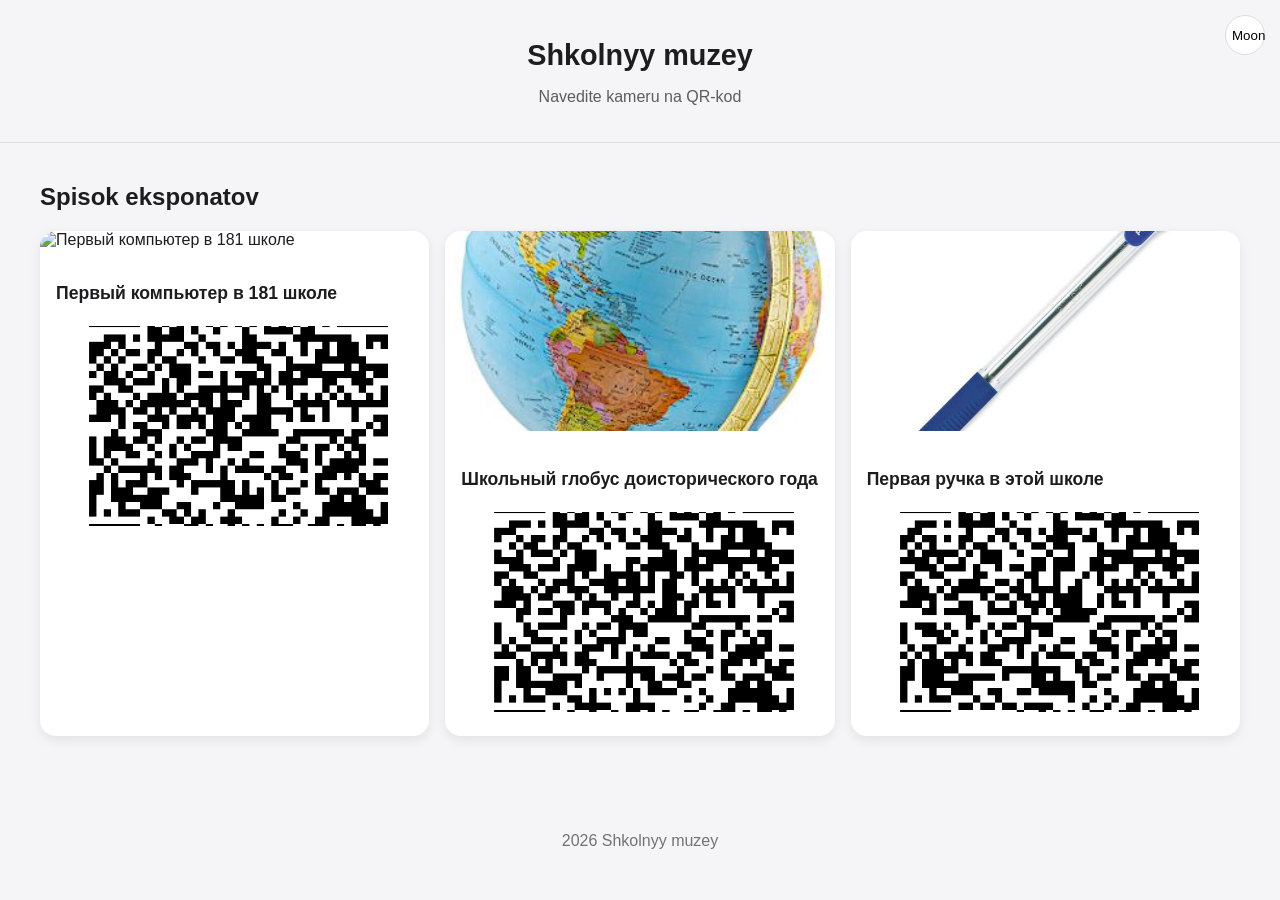
==== index.html @ d64ad2dd "Add files via upload" ====
<!DOCTYPE html>
<html lang="ru">
<head>
    <meta charset="UTF-8">
    <meta name="viewport" content="width=device-width, initial-scale=1.0">
    <title>Spisok eksponatov</title>
    <link rel="stylesheet" href="style.css">
</head>
<body>
    <header>
        
<h1>Shkolnyy muzey</h1>
<p class="subtitle">Navedite kameru na QR-kod</p>

        <button id="theme-toggle" class="theme-btn">Moon</button>
    </header>
    <main>
<h2>Spisok eksponatov</h2>
<div class="exhibits-grid">
    
    <a href="exhibit_1.html" class="exhibit-card">
        <img src="images/exp1.jpg" alt="Первый компьютер в 181 школе">
        <div class="card-body">
            <h3>Первый компьютер в 181 школе</h3>
            <img src="qr/exp_1.png" class="qr-mini">
        </div>
    </a>
    
    <a href="exhibit_2.html" class="exhibit-card">
        <img src="images/exp2.jpg" alt="Школьный глобус доисторического года">
        <div class="card-body">
            <h3>Школьный глобус доисторического года</h3>
            <img src="qr/exp_2.png" class="qr-mini">
        </div>
    </a>
    
    <a href="exhibit_3.html" class="exhibit-card">
        <img src="images/exp3.jpg" alt="Первая ручка в этой школе">
        <div class="card-body">
            <h3>Первая ручка в этой школе</h3>
            <img src="qr/exp_3.png" class="qr-mini">
        </div>
    </a>
    
</div>
</main>
    <footer><p>2026 Shkolnyy muzey</p></footer>
    <script src="script.js"></script>
</body>
</html>
---- style.css ----
body { font-family: Arial, sans-serif; margin: 0; padding: 0; background: #f5f5f7; color: #1d1d1f; }
header { padding: 20px; text-align: center; border-bottom: 1px solid #ddd; position: relative; }
header h1 { font-size: 1.8rem; margin-bottom: 8px; }
.subtitle { opacity: 0.7; }
.theme-btn { position: absolute; top: 15px; right: 15px; width: 40px; height: 40px; border-radius: 50%; border: 1px solid #ddd; background: white; cursor: pointer; }
.back-btn { position: absolute; top: 20px; left: 15px; color: #0071e3; text-decoration: none; }
main { padding: 20px; max-width: 1200px; margin: 0 auto; }
.exhibits-grid { display: grid; grid-template-columns: 1fr; gap: 16px; }
@media (min-width: 600px) { .exhibits-grid { grid-template-columns: repeat(2, 1fr); } }
@media (min-width: 900px) { .exhibits-grid { grid-template-columns: repeat(3, 1fr); } }
.exhibit-card { background: white; border-radius: 16px; overflow: hidden; box-shadow: 0 4px 12px rgba(0,0,0,0.08); text-decoration: none; color: inherit; transition: transform 0.2s; }
.exhibit-card:hover { transform: translateY(-4px); }
.exhibit-card img { width: 100%; height: 200px; object-fit: cover; }
.exhibit-card .card-body { padding: 16px; }
.exhibit-card h3 { font-size: 1.1rem; margin-bottom: 8px; }
.qr-mini { width: 100px; height: 100px; margin: 10px auto 0; background: white; padding: 4px; border-radius: 8px; }
.exhibit-page { max-width: 800px; margin: 0 auto; padding: 20px; }
.exhibit-image { width: 100%; border-radius: 16px; margin-bottom: 20px; }
.exhibit-title { font-size: 1.8rem; margin-bottom: 16px; }
.exhibit-description { font-size: 1.05rem; margin-bottom: 24px; line-height: 1.7; }
.audio-player { background: white; border: 1px solid #ddd; border-radius: 16px; padding: 16px; box-shadow: 0 4px 12px rgba(0,0,0,0.08); }
.player-controls { display: flex; align-items: center; gap: 12px; }
.play-btn { background: #0071e3; color: white; border: none; width: 50px; height: 50px; border-radius: 50%; font-size: 1rem; cursor: pointer; }
.progress-container { flex: 1; display: flex; flex-direction: column; gap: 4px; }
.progress-bar { width: 100%; height: 6px; background: #ddd; border-radius: 3px; cursor: pointer; }
.progress-fill { height: 100%; background: #0071e3; width: 0%; border-radius: 3px; }
.time-display { display: flex; justify-content: space-between; font-size: 0.85rem; opacity: 0.7; }
footer { text-align: center; padding: 20px; opacity: 0.6; margin-top: 40px; }
body.dark { background: #1d1d1f; color: #f5f5f7; }
body.dark .exhibit-card, body.dark .audio-player { background: #2d2d2f; border-color: #424245; }
body.dark .theme-btn { background: #2d2d2f; border-color: #424245; color: white; }
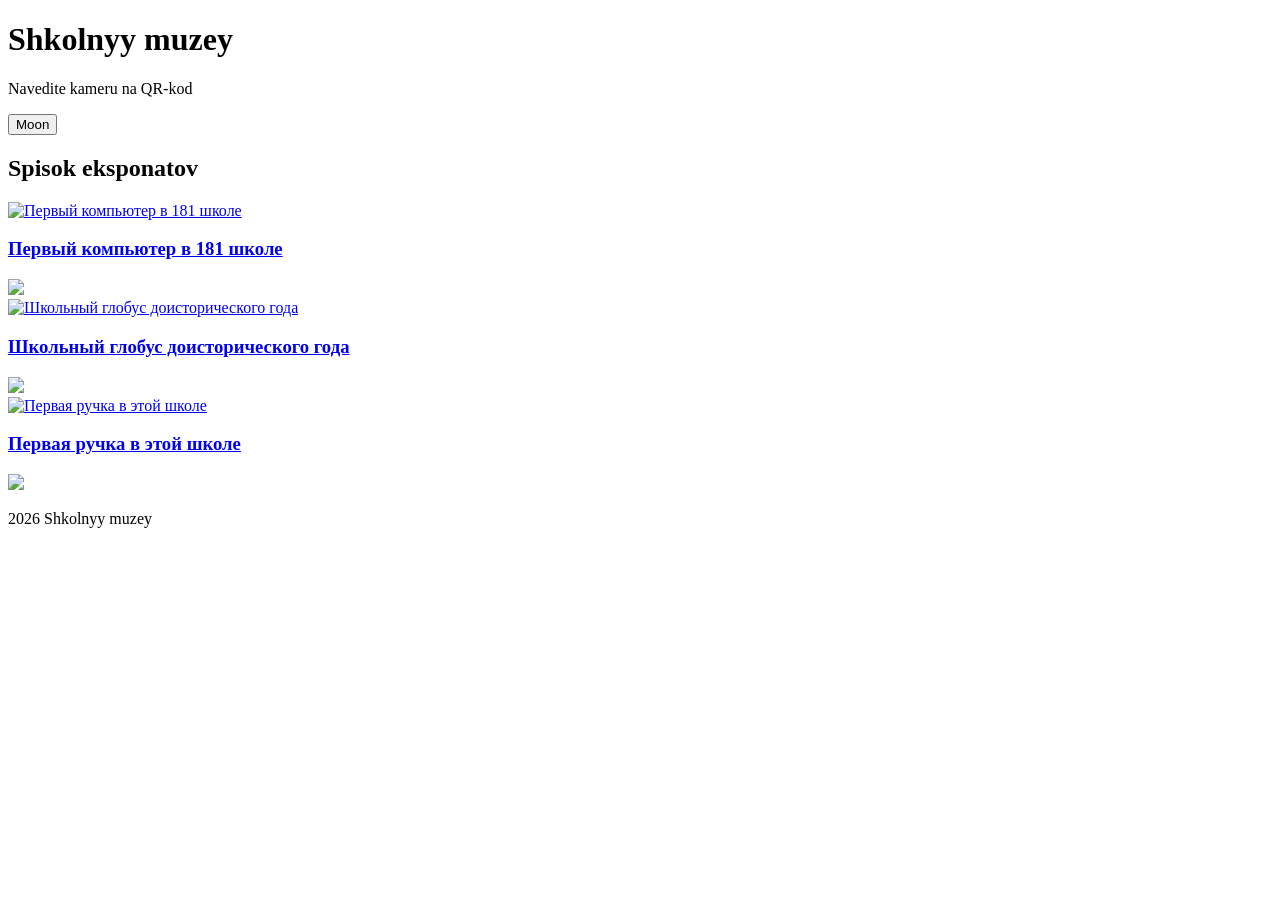
==== commit 5f8566f2: "Update index.html" ====
--- a/index.html
+++ b/index.html
@@ -1,6 +1,7 @@
 <!DOCTYPE html>
 <html lang="ru">
 <head>
+<base href="/projectmuseum/">
     <meta charset="UTF-8">
     <meta name="viewport" content="width=device-width, initial-scale=1.0">
     <title>Spisok eksponatov</title>
@@ -47,4 +48,4 @@
     <footer><p>2026 Shkolnyy muzey</p></footer>
     <script src="script.js"></script>
 </body>
-</html>+</html>
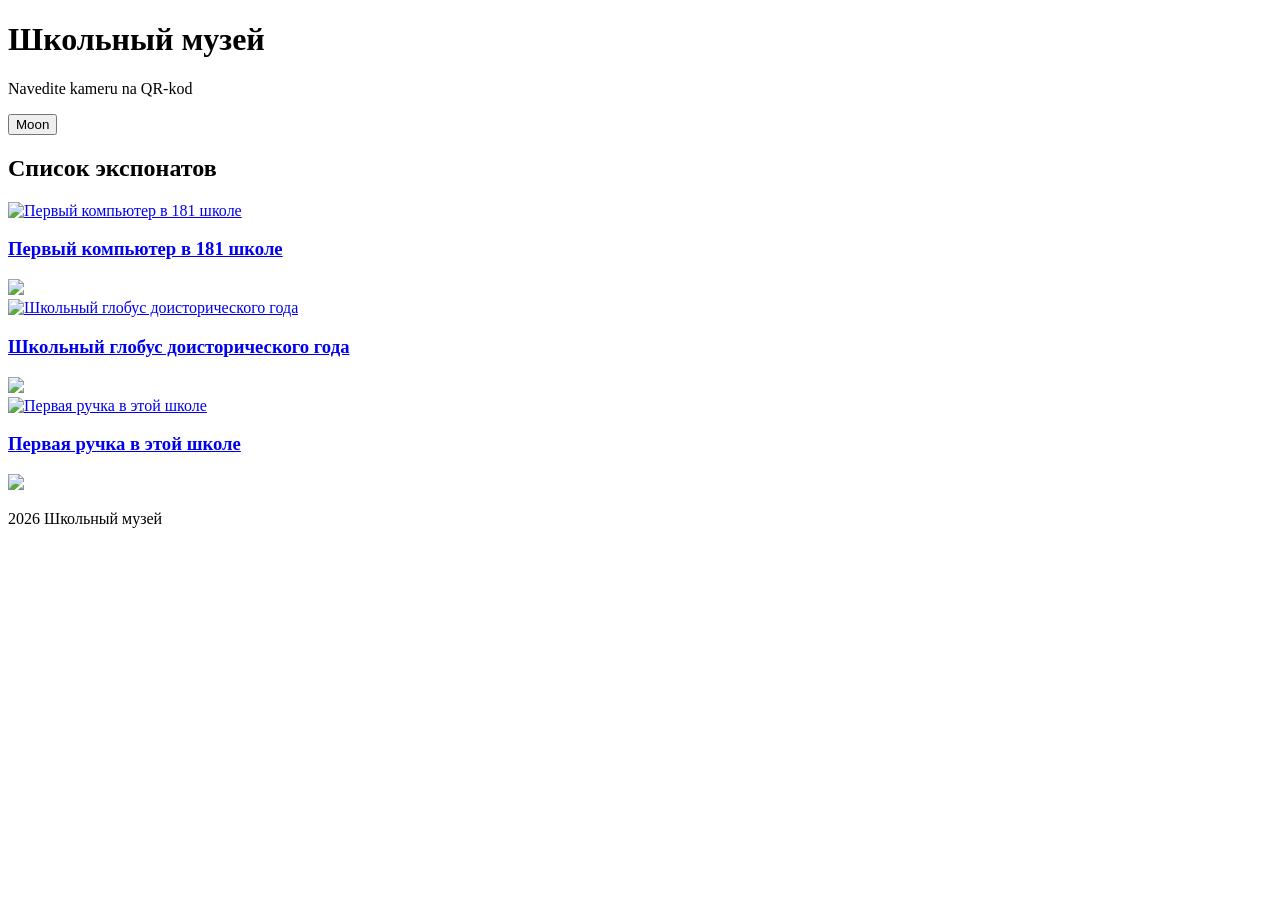
==== commit 1d27d681: "Update index.html" ====
--- a/index.html
+++ b/index.html
@@ -4,19 +4,19 @@
 <base href="/projectmuseum/">
     <meta charset="UTF-8">
     <meta name="viewport" content="width=device-width, initial-scale=1.0">
-    <title>Spisok eksponatov</title>
+    <title>Список экспонатов</title>
     <link rel="stylesheet" href="style.css">
 </head>
 <body>
     <header>
         
-<h1>Shkolnyy muzey</h1>
+<h1>Школьный музей</h1>
 <p class="subtitle">Navedite kameru na QR-kod</p>
 
         <button id="theme-toggle" class="theme-btn">Moon</button>
     </header>
     <main>
-<h2>Spisok eksponatov</h2>
+<h2>Список экспонатов</h2>
 <div class="exhibits-grid">
     
     <a href="exhibit_1.html" class="exhibit-card">
@@ -45,7 +45,7 @@
     
 </div>
 </main>
-    <footer><p>2026 Shkolnyy muzey</p></footer>
+    <footer><p>2026 Школьный музей</p></footer>
     <script src="script.js"></script>
 </body>
 </html>
--- a/style.css
+++ b/style.css
@@ -13,7 +13,16 @@
 .exhibit-card img { width: 100%; height: 200px; object-fit: cover; }
 .exhibit-card .card-body { padding: 16px; }
 .exhibit-card h3 { font-size: 1.1rem; margin-bottom: 8px; }
-.qr-mini { width: 100px; height: 100px; margin: 10px auto 0; background: white; padding: 4px; border-radius: 8px; }
+.qr-mini {
+    width: 120px;
+    height: 120px;
+    margin: 10px auto 0;
+    display: block;
+    background: white;
+    padding: 4px;
+    border-radius: 8px;
+    object-fit: contain;
+}
 .exhibit-page { max-width: 800px; margin: 0 auto; padding: 20px; }
 .exhibit-image { width: 100%; border-radius: 16px; margin-bottom: 20px; }
 .exhibit-title { font-size: 1.8rem; margin-bottom: 16px; }
@@ -28,4 +37,4 @@
 footer { text-align: center; padding: 20px; opacity: 0.6; margin-top: 40px; }
 body.dark { background: #1d1d1f; color: #f5f5f7; }
 body.dark .exhibit-card, body.dark .audio-player { background: #2d2d2f; border-color: #424245; }
-body.dark .theme-btn { background: #2d2d2f; border-color: #424245; color: white; }+body.dark .theme-btn { background: #2d2d2f; border-color: #424245; color: white; }
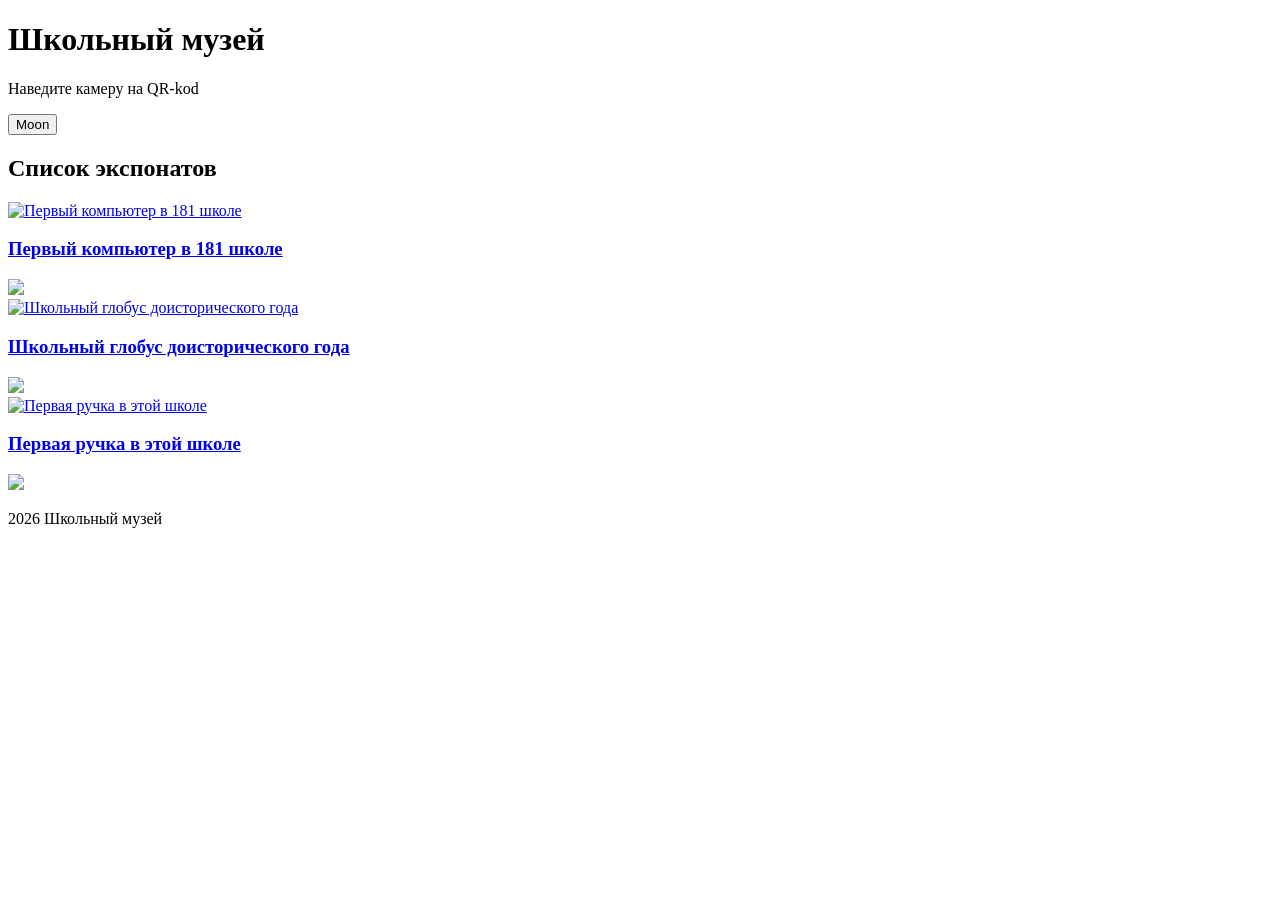
==== commit 87a033e5: "Update index.html" ====
--- a/index.html
+++ b/index.html
@@ -11,7 +11,7 @@
     <header>
         
 <h1>Школьный музей</h1>
-<p class="subtitle">Navedite kameru na QR-kod</p>
+<p class="subtitle">Наведите камеру на QR-kod</p>
 
         <button id="theme-toggle" class="theme-btn">Moon</button>
     </header>
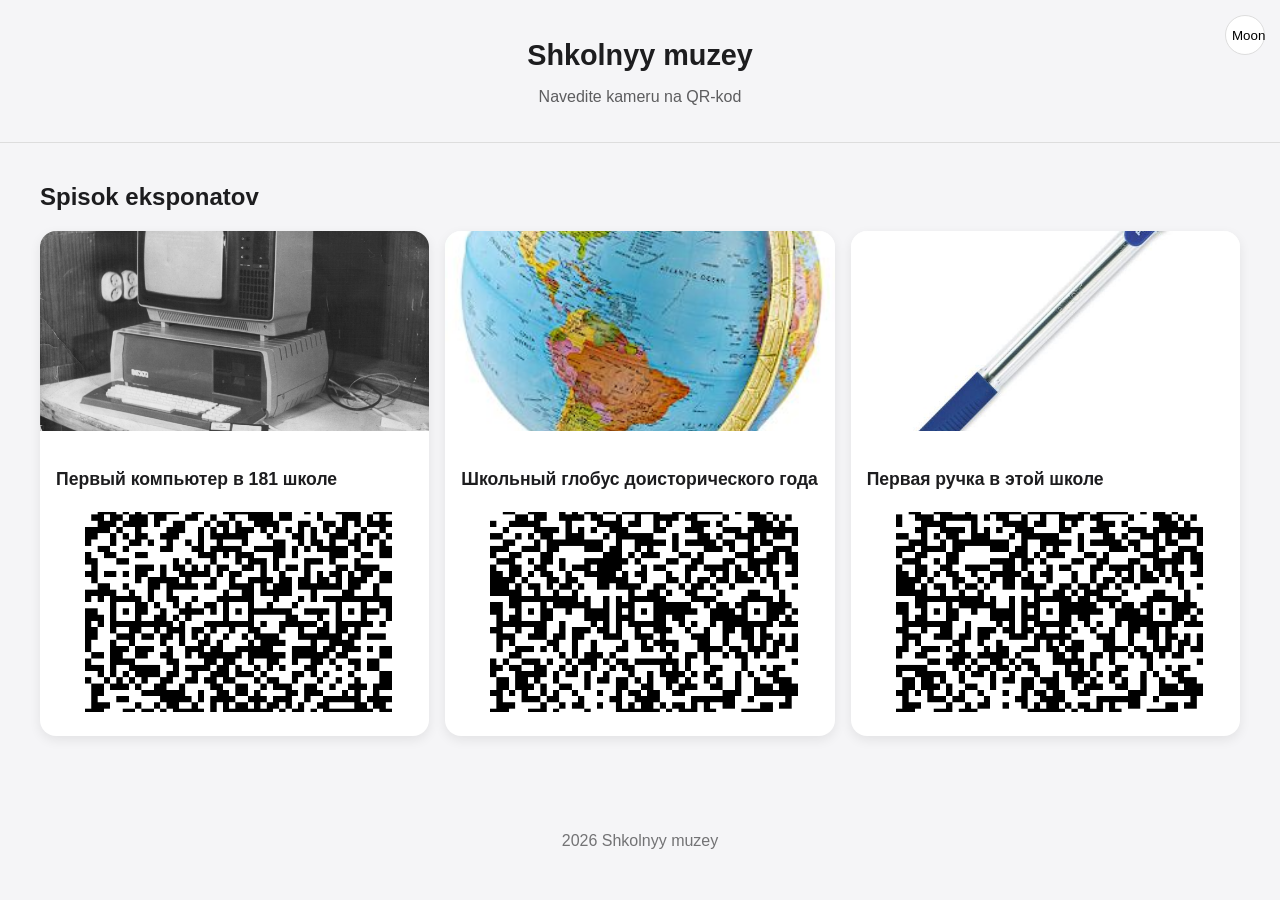
==== commit 464bb66a: "Add files via upload" ====
--- a/index.html
+++ b/index.html
@@ -1,22 +1,21 @@
 <!DOCTYPE html>
 <html lang="ru">
 <head>
-<base href="/projectmuseum/">
     <meta charset="UTF-8">
     <meta name="viewport" content="width=device-width, initial-scale=1.0">
-    <title>Список экспонатов</title>
+    <title>Spisok eksponatov</title>
     <link rel="stylesheet" href="style.css">
 </head>
 <body>
     <header>
         
-<h1>Школьный музей</h1>
-<p class="subtitle">Наведите камеру на QR-kod</p>
+<h1>Shkolnyy muzey</h1>
+<p class="subtitle">Navedite kameru na QR-kod</p>
 
         <button id="theme-toggle" class="theme-btn">Moon</button>
     </header>
     <main>
-<h2>Список экспонатов</h2>
+<h2>Spisok eksponatov</h2>
 <div class="exhibits-grid">
     
     <a href="exhibit_1.html" class="exhibit-card">
@@ -45,7 +44,7 @@
     
 </div>
 </main>
-    <footer><p>2026 Школьный музей</p></footer>
+    <footer><p>2026 Shkolnyy muzey</p></footer>
     <script src="script.js"></script>
 </body>
-</html>
+</html>
--- a/style.css
+++ b/style.css
@@ -13,16 +13,7 @@
 .exhibit-card img { width: 100%; height: 200px; object-fit: cover; }
 .exhibit-card .card-body { padding: 16px; }
 .exhibit-card h3 { font-size: 1.1rem; margin-bottom: 8px; }
-.qr-mini {
-    width: 120px;
-    height: 120px;
-    margin: 10px auto 0;
-    display: block;
-    background: white;
-    padding: 4px;
-    border-radius: 8px;
-    object-fit: contain;
-}
+.qr-mini { width: 100px; height: 100px; margin: 10px auto 0; background: white; padding: 4px; border-radius: 8px; }
 .exhibit-page { max-width: 800px; margin: 0 auto; padding: 20px; }
 .exhibit-image { width: 100%; border-radius: 16px; margin-bottom: 20px; }
 .exhibit-title { font-size: 1.8rem; margin-bottom: 16px; }
@@ -37,4 +28,4 @@
 footer { text-align: center; padding: 20px; opacity: 0.6; margin-top: 40px; }
 body.dark { background: #1d1d1f; color: #f5f5f7; }
 body.dark .exhibit-card, body.dark .audio-player { background: #2d2d2f; border-color: #424245; }
-body.dark .theme-btn { background: #2d2d2f; border-color: #424245; color: white; }
+body.dark .theme-btn { background: #2d2d2f; border-color: #424245; color: white; }
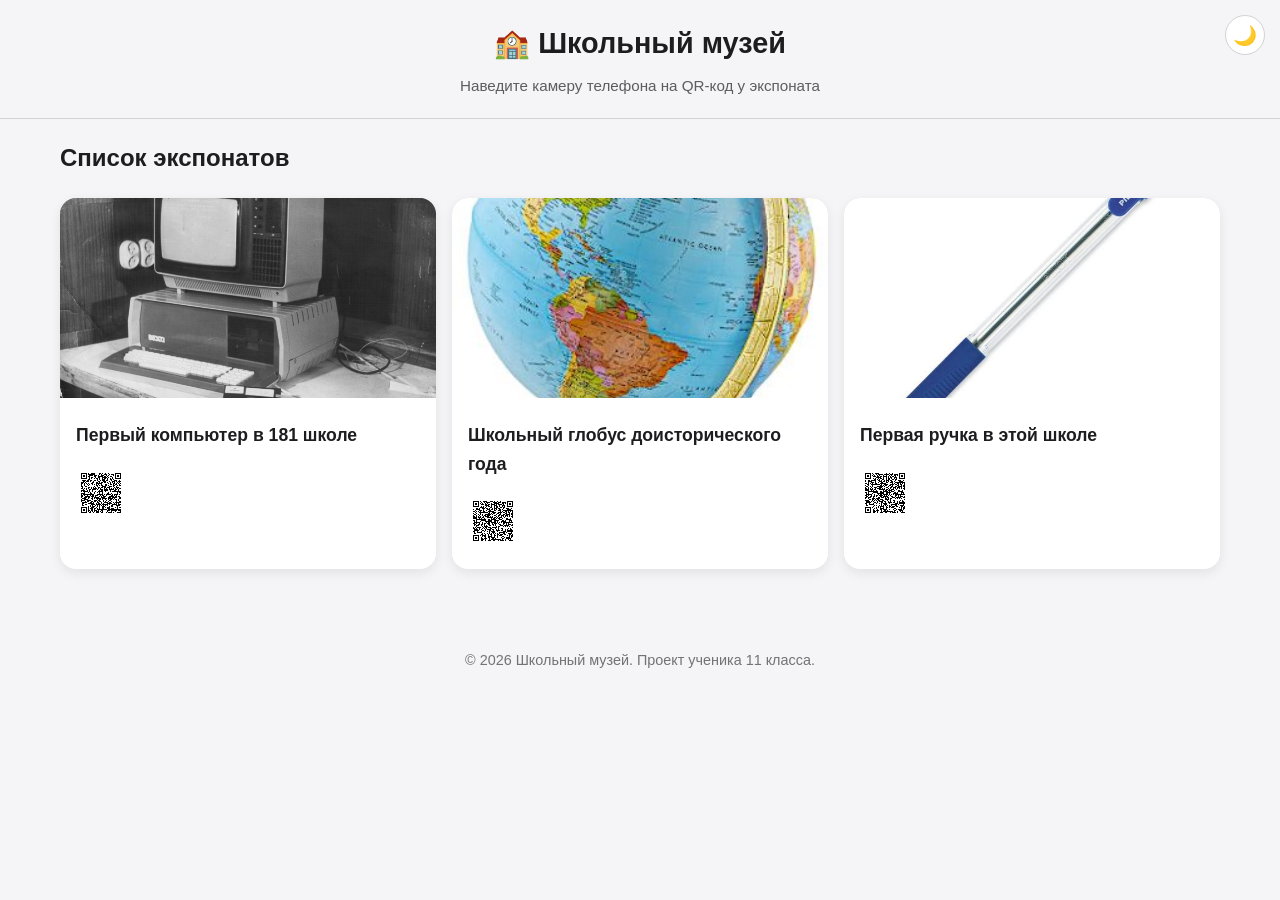
==== commit a1f15f98: "Add files via upload" ====
--- a/index.html
+++ b/index.html
@@ -1,50 +1,55 @@
+<!--Главная страница-->
+<!--Базовый шаблон-->
 <!DOCTYPE html>
 <html lang="ru">
 <head>
     <meta charset="UTF-8">
     <meta name="viewport" content="width=device-width, initial-scale=1.0">
-    <title>Spisok eksponatov</title>
+    <title>Список экспонатов</title>
     <link rel="stylesheet" href="style.css">
 </head>
 <body>
     <header>
         
-<h1>Shkolnyy muzey</h1>
-<p class="subtitle">Navedite kameru na QR-kod</p>
+<h1>🏫 Школьный музей</h1>
+<p class="subtitle">Наведите камеру телефона на QR-код у экспоната</p>
 
-        <button id="theme-toggle" class="theme-btn">Moon</button>
+        <button id="theme-toggle" class="theme-btn">🌙</button>
     </header>
     <main>
-<h2>Spisok eksponatov</h2>
+<h2>Список экспонатов</h2>
 <div class="exhibits-grid">
     
     <a href="exhibit_1.html" class="exhibit-card">
-        <img src="images/exp1.jpg" alt="Первый компьютер в 181 школе">
+        <img src="images/exp1.jpg" alt="Первый компьютер в 181 школе"
+             onerror="this.src='https://via.placeholder.com/400x200?text=Нет+фото'">
         <div class="card-body">
             <h3>Первый компьютер в 181 школе</h3>
-            <img src="qr/exp_1.png" class="qr-mini">
+            <img src="qr/exp_1.png" alt="QR код" class="qr-mini">
         </div>
     </a>
     
     <a href="exhibit_2.html" class="exhibit-card">
-        <img src="images/exp2.jpg" alt="Школьный глобус доисторического года">
+        <img src="images/exp2.jpg" alt="Школьный глобус доисторического года"
+             onerror="this.src='https://via.placeholder.com/400x200?text=Нет+фото'">
         <div class="card-body">
             <h3>Школьный глобус доисторического года</h3>
-            <img src="qr/exp_2.png" class="qr-mini">
+            <img src="qr/exp_2.png" alt="QR код" class="qr-mini">
         </div>
     </a>
     
     <a href="exhibit_3.html" class="exhibit-card">
-        <img src="images/exp3.jpg" alt="Первая ручка в этой школе">
+        <img src="images/exp3.jpg" alt="Первая ручка в этой школе"
+             onerror="this.src='https://via.placeholder.com/400x200?text=Нет+фото'">
         <div class="card-body">
             <h3>Первая ручка в этой школе</h3>
-            <img src="qr/exp_3.png" class="qr-mini">
+            <img src="qr/exp_3.png" alt="QR код" class="qr-mini">
         </div>
     </a>
     
 </div>
 </main>
-    <footer><p>2026 Shkolnyy muzey</p></footer>
+    <footer><p>© 2026 Школьный музей. Проект ученика 11 класса.</p></footer>
     <script src="script.js"></script>
 </body>
 </html>
--- a/style.css
+++ b/style.css
@@ -1,31 +1,237 @@
-body { font-family: Arial, sans-serif; margin: 0; padding: 0; background: #f5f5f7; color: #1d1d1f; }
-header { padding: 20px; text-align: center; border-bottom: 1px solid #ddd; position: relative; }
-header h1 { font-size: 1.8rem; margin-bottom: 8px; }
-.subtitle { opacity: 0.7; }
-.theme-btn { position: absolute; top: 15px; right: 15px; width: 40px; height: 40px; border-radius: 50%; border: 1px solid #ddd; background: white; cursor: pointer; }
-.back-btn { position: absolute; top: 20px; left: 15px; color: #0071e3; text-decoration: none; }
-main { padding: 20px; max-width: 1200px; margin: 0 auto; }
-.exhibits-grid { display: grid; grid-template-columns: 1fr; gap: 16px; }
-@media (min-width: 600px) { .exhibits-grid { grid-template-columns: repeat(2, 1fr); } }
-@media (min-width: 900px) { .exhibits-grid { grid-template-columns: repeat(3, 1fr); } }
-.exhibit-card { background: white; border-radius: 16px; overflow: hidden; box-shadow: 0 4px 12px rgba(0,0,0,0.08); text-decoration: none; color: inherit; transition: transform 0.2s; }
-.exhibit-card:hover { transform: translateY(-4px); }
-.exhibit-card img { width: 100%; height: 200px; object-fit: cover; }
-.exhibit-card .card-body { padding: 16px; }
-.exhibit-card h3 { font-size: 1.1rem; margin-bottom: 8px; }
-.qr-mini { width: 100px; height: 100px; margin: 10px auto 0; background: white; padding: 4px; border-radius: 8px; }
-.exhibit-page { max-width: 800px; margin: 0 auto; padding: 20px; }
-.exhibit-image { width: 100%; border-radius: 16px; margin-bottom: 20px; }
-.exhibit-title { font-size: 1.8rem; margin-bottom: 16px; }
-.exhibit-description { font-size: 1.05rem; margin-bottom: 24px; line-height: 1.7; }
-.audio-player { background: white; border: 1px solid #ddd; border-radius: 16px; padding: 16px; box-shadow: 0 4px 12px rgba(0,0,0,0.08); }
-.player-controls { display: flex; align-items: center; gap: 12px; }
-.play-btn { background: #0071e3; color: white; border: none; width: 50px; height: 50px; border-radius: 50%; font-size: 1rem; cursor: pointer; }
-.progress-container { flex: 1; display: flex; flex-direction: column; gap: 4px; }
-.progress-bar { width: 100%; height: 6px; background: #ddd; border-radius: 3px; cursor: pointer; }
-.progress-fill { height: 100%; background: #0071e3; width: 0%; border-radius: 3px; }
-.time-display { display: flex; justify-content: space-between; font-size: 0.85rem; opacity: 0.7; }
-footer { text-align: center; padding: 20px; opacity: 0.6; margin-top: 40px; }
-body.dark { background: #1d1d1f; color: #f5f5f7; }
-body.dark .exhibit-card, body.dark .audio-player { background: #2d2d2f; border-color: #424245; }
-body.dark .theme-btn { background: #2d2d2f; border-color: #424245; color: white; }+:root {
+    --bg: #f5f5f7;
+    --text: #1d1d1f;
+    --card-bg: #ffffff;
+    --accent: #0071e3;
+    --border: #d2d2d7;
+    --shadow: 0 4px 12px rgba(0, 0, 0, 0.08);
+}
+
+body.dark {
+    --bg: #1d1d1f;
+    --text: #f5f5f7;
+    --card-bg: #2d2d2f;
+    --accent: #2997ff;
+    --border: #424245;
+    --shadow: 0 4px 12px rgba(0, 0, 0, 0.4);
+}
+
+* {
+    margin: 0;
+    padding: 0;
+    box-sizing: border-box;
+}
+
+body {
+    font-family: -apple-system, BlinkMacSystemFont, "Segoe UI", Roboto, sans-serif;
+    background: var(--bg);
+    color: var(--text);
+    line-height: 1.6;
+    transition: background 0.3s, color 0.3s;
+}
+
+header {
+    padding: 20px;
+    text-align: center;
+    border-bottom: 1px solid var(--border);
+    position: relative;
+}
+
+header h1 {
+    font-size: 1.8rem;
+    margin-bottom: 8px;
+}
+
+.subtitle {
+    opacity: 0.7;
+    font-size: 0.95rem;
+}
+
+.theme-btn {
+    position: absolute;
+    top: 15px;
+    right: 15px;
+    background: var(--card-bg);
+    border: 1px solid var(--border);
+    width: 40px;
+    height: 40px;
+    border-radius: 50%;
+    font-size: 1.2rem;
+    cursor: pointer;
+}
+
+.back-btn {
+    position: absolute;
+    top: 20px;
+    left: 15px;
+    color: var(--accent);
+    text-decoration: none;
+    font-weight: 500;
+}
+
+main {
+    padding: 20px;
+    max-width: 1200px;
+    margin: 0 auto;
+}
+
+main h2 {
+    margin-bottom: 20px;
+    font-size: 1.5rem;
+}
+
+.exhibits-grid {
+    display: grid;
+    grid-template-columns: 1fr;
+    gap: 16px;
+}
+
+@media (min-width: 600px) {
+    .exhibits-grid {
+        grid-template-columns: repeat(2, 1fr);
+    }
+}
+
+@media (min-width: 900px) {
+    .exhibits-grid {
+        grid-template-columns: repeat(3, 1fr);
+    }
+}
+
+.exhibit-card {
+    background: var(--card-bg);
+    border-radius: 16px;
+    overflow: hidden;
+    box-shadow: var(--shadow);
+    text-decoration: none;
+    color: var(--text);
+    transition: transform 0.2s;
+}
+
+.exhibit-card:hover {
+    transform: translateY(-4px);
+}
+
+.exhibit-card img {
+    width: 100%;
+    height: 200px;
+    object-fit: cover;
+    background: var(--border);
+}
+
+.exhibit-card .card-body {
+    padding: 16px;
+}
+
+.exhibit-card h3 {
+    font-size: 1.1rem;
+    margin-bottom: 8px;
+}
+
+.exhibit-card .qr-mini {
+    width: 50px;
+    height: 50px;
+    margin: 10px auto 0;
+    background: white;
+    padding: 2px;
+    border-radius: 4px;
+    image-rendering: -moz-crisp-edges;
+    image-rendering: -webkit-optimize-contrast;
+    image-rendering: crisp-edges;
+    image-rendering: pixelated;
+}
+
+.exhibit-page {
+    max-width: 800px;
+    margin: 0 auto;
+    padding: 20px;
+}
+
+.exhibit-image {
+    width: 100%;
+    border-radius: 16px;
+    margin-bottom: 20px;
+    box-shadow: var(--shadow);
+}
+
+.exhibit-title {
+    font-size: 1.8rem;
+    margin-bottom: 16px;
+}
+
+.exhibit-description {
+    font-size: 1.05rem;
+    margin-bottom: 24px;
+    line-height: 1.7;
+}
+
+.audio-player {
+    background: var(--card-bg);
+    border: 1px solid var(--border);
+    border-radius: 16px;
+    padding: 16px;
+    box-shadow: var(--shadow);
+}
+
+.player-controls {
+    display: flex;
+    align-items: center;
+    gap: 12px;
+}
+
+.play-btn {
+    background: var(--accent);
+    color: white;
+    border: none;
+    width: 50px;
+    height: 50px;
+    border-radius: 50%;
+    font-size: 1.2rem;
+    cursor: pointer;
+    flex-shrink: 0;
+    transition: transform 0.1s;
+}
+
+.play-btn:active {
+    transform: scale(0.95);
+}
+
+.progress-container {
+    flex: 1;
+    display: flex;
+    flex-direction: column;
+    gap: 4px;
+}
+
+.progress-bar {
+    width: 100%;
+    height: 6px;
+    background: var(--border);
+    border-radius: 3px;
+    cursor: pointer;
+    position: relative;
+    overflow: hidden;
+}
+
+.progress-fill {
+    height: 100%;
+    background: var(--accent);
+    width: 0%;
+    border-radius: 3px;
+    transition: width 0.1s linear;
+}
+
+.time-display {
+    display: flex;
+    justify-content: space-between;
+    font-size: 0.85rem;
+    opacity: 0.7;
+}
+
+footer {
+    text-align: center;
+    padding: 20px;
+    opacity: 0.6;
+    font-size: 0.9rem;
+    margin-top: 40px;
+}
